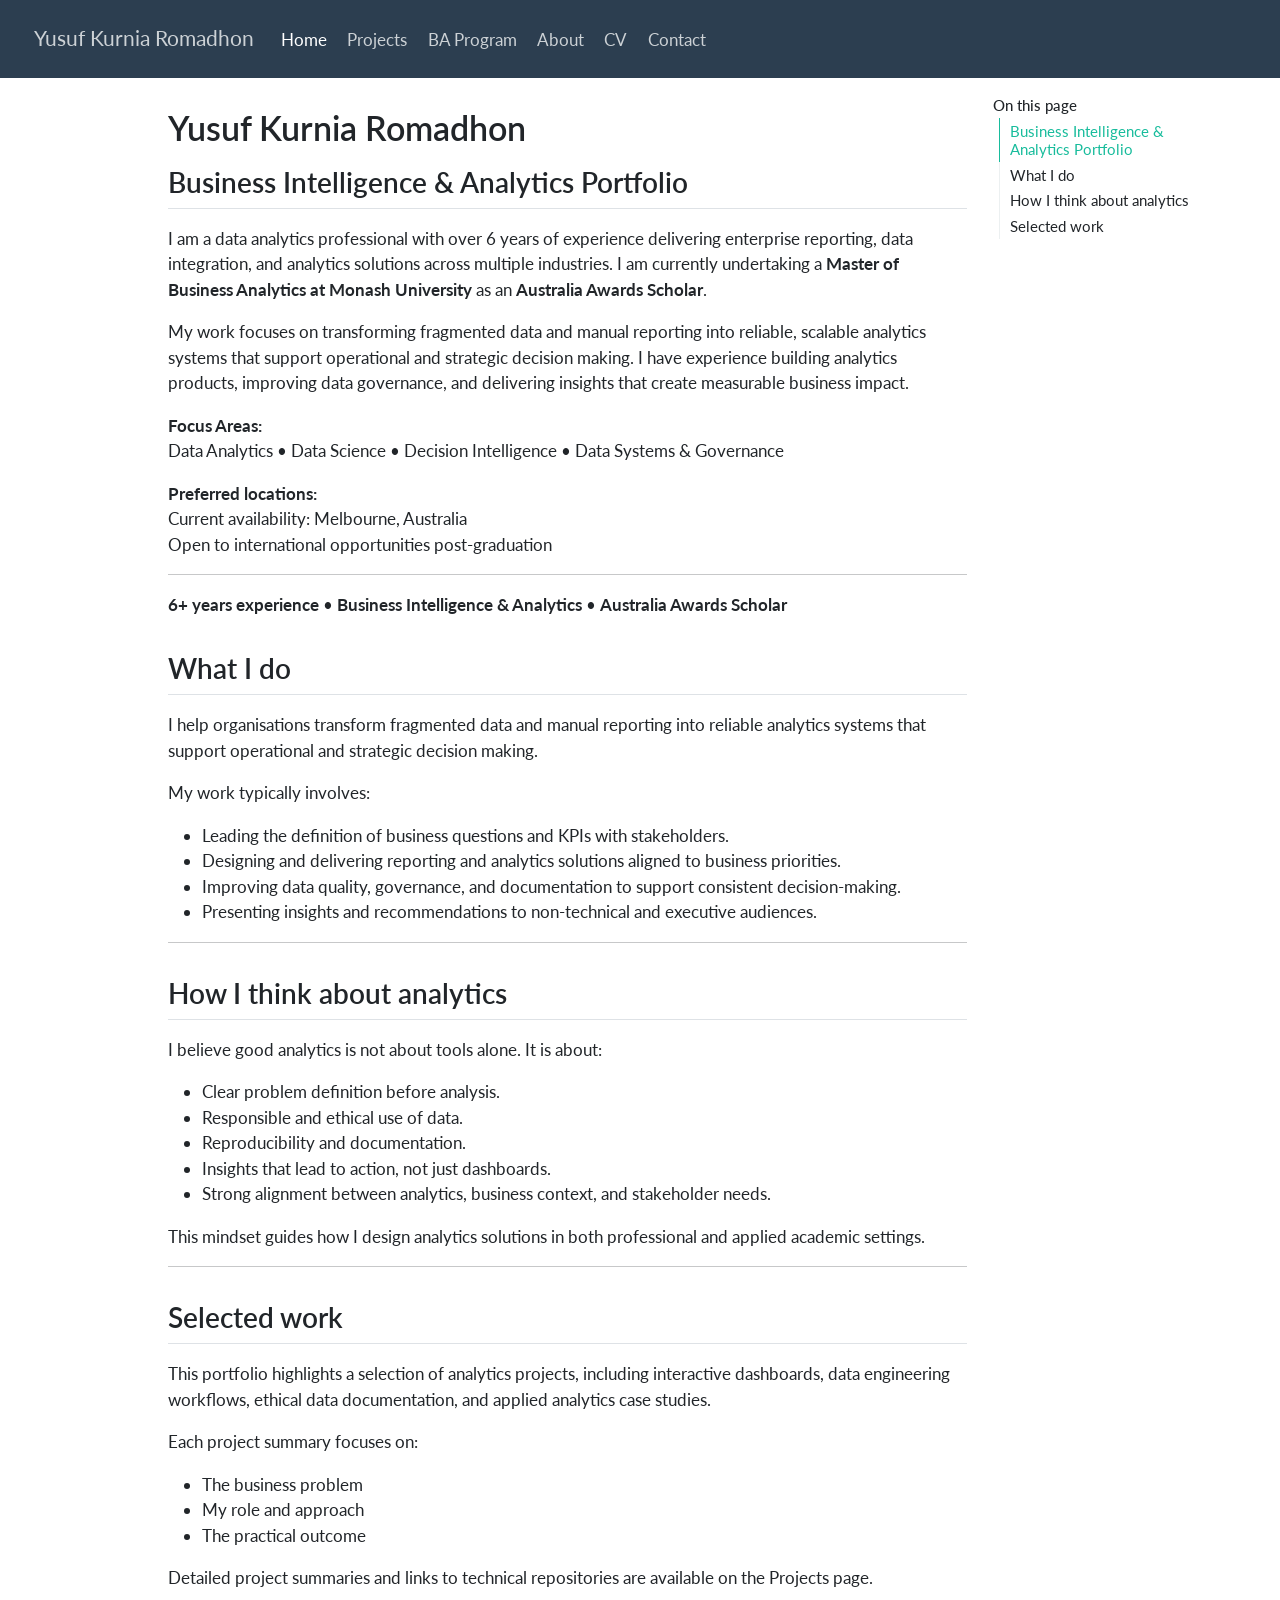
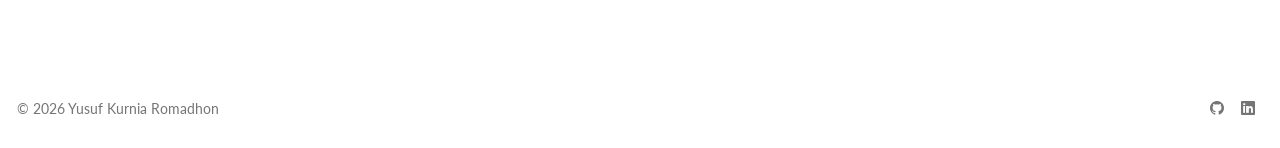
==== docs/index.html @ dbcdbd61 "Update gitignore to include docs file" ====
<!DOCTYPE html>
<html xmlns="http://www.w3.org/1999/xhtml" lang="en" xml:lang="en"><head>

<meta charset="utf-8">
<meta name="generator" content="quarto-1.8.25">

<meta name="viewport" content="width=device-width, initial-scale=1.0, user-scalable=yes">


<title>Yusuf Kurnia Romadhon</title>
<style>
code{white-space: pre-wrap;}
span.smallcaps{font-variant: small-caps;}
div.columns{display: flex; gap: min(4vw, 1.5em);}
div.column{flex: auto; overflow-x: auto;}
div.hanging-indent{margin-left: 1.5em; text-indent: -1.5em;}
ul.task-list{list-style: none;}
ul.task-list li input[type="checkbox"] {
  width: 0.8em;
  margin: 0 0.8em 0.2em -1em; /* quarto-specific, see https://github.com/quarto-dev/quarto-cli/issues/4556 */ 
  vertical-align: middle;
}
</style>


<script src="site_libs/quarto-nav/quarto-nav.js"></script>
<script src="site_libs/quarto-nav/headroom.min.js"></script>
<script src="site_libs/clipboard/clipboard.min.js"></script>
<script src="site_libs/quarto-search/autocomplete.umd.js"></script>
<script src="site_libs/quarto-search/fuse.min.js"></script>
<script src="site_libs/quarto-search/quarto-search.js"></script>
<meta name="quarto:offset" content="./">
<script src="site_libs/quarto-html/quarto.js" type="module"></script>
<script src="site_libs/quarto-html/tabsets/tabsets.js" type="module"></script>
<script src="site_libs/quarto-html/axe/axe-check.js" type="module"></script>
<script src="site_libs/quarto-html/popper.min.js"></script>
<script src="site_libs/quarto-html/tippy.umd.min.js"></script>
<script src="site_libs/quarto-html/anchor.min.js"></script>
<link href="site_libs/quarto-html/tippy.css" rel="stylesheet">
<link href="site_libs/quarto-html/quarto-syntax-highlighting-7b89279ff1a6dce999919e0e67d4d9ec.css" rel="stylesheet" id="quarto-text-highlighting-styles">
<script src="site_libs/bootstrap/bootstrap.min.js"></script>
<link href="site_libs/bootstrap/bootstrap-icons.css" rel="stylesheet">
<link href="site_libs/bootstrap/bootstrap-ffa9a6279353761231ec249df0a7fdd3.min.css" rel="stylesheet" append-hash="true" id="quarto-bootstrap" data-mode="light">
<script id="quarto-search-options" type="application/json">{
  "location": "navbar",
  "copy-button": false,
  "collapse-after": 3,
  "panel-placement": "end",
  "type": "overlay",
  "limit": 50,
  "keyboard-shortcut": [
    "f",
    "/",
    "s"
  ],
  "show-item-context": false,
  "language": {
    "search-no-results-text": "No results",
    "search-matching-documents-text": "matching documents",
    "search-copy-link-title": "Copy link to search",
    "search-hide-matches-text": "Hide additional matches",
    "search-more-match-text": "more match in this document",
    "search-more-matches-text": "more matches in this document",
    "search-clear-button-title": "Clear",
    "search-text-placeholder": "",
    "search-detached-cancel-button-title": "Cancel",
    "search-submit-button-title": "Submit",
    "search-label": "Search"
  }
}</script>
<style>html{ scroll-behavior: smooth; }</style>


</head>

<body class="nav-fixed quarto-light">

<div id="quarto-search-results"></div>
  <header id="quarto-header" class="headroom fixed-top">
    <nav class="navbar navbar-expand-lg " data-bs-theme="dark">
      <div class="navbar-container container-fluid">
      <div class="navbar-brand-container mx-auto">
    <a href="./index.html" class="navbar-brand navbar-brand-logo">
    </a>
    <a class="navbar-brand" href="./index.html">
    <span class="navbar-title">Yusuf Kurnia Romadhon</span>
    </a>
  </div>
            <div id="quarto-search" class="" title="Search"></div>
          <button class="navbar-toggler" type="button" data-bs-toggle="collapse" data-bs-target="#navbarCollapse" aria-controls="navbarCollapse" role="menu" aria-expanded="false" aria-label="Toggle navigation" onclick="if (window.quartoToggleHeadroom) { window.quartoToggleHeadroom(); }">
  <span class="navbar-toggler-icon"></span>
</button>
          <div class="collapse navbar-collapse" id="navbarCollapse">
            <ul class="navbar-nav navbar-nav-scroll me-auto">
  <li class="nav-item">
    <a class="nav-link active" href="./index.html" aria-current="page"> 
<span class="menu-text">Home</span></a>
  </li>  
  <li class="nav-item">
    <a class="nav-link" href="./projects.html"> 
<span class="menu-text">Projects</span></a>
  </li>  
  <li class="nav-item">
    <a class="nav-link" href="./asp.html"> 
<span class="menu-text">BA Program</span></a>
  </li>  
  <li class="nav-item">
    <a class="nav-link" href="./about.html"> 
<span class="menu-text">About</span></a>
  </li>  
  <li class="nav-item">
    <a class="nav-link" href="./cv.html"> 
<span class="menu-text">CV</span></a>
  </li>  
  <li class="nav-item">
    <a class="nav-link" href="./contact.html"> 
<span class="menu-text">Contact</span></a>
  </li>  
</ul>
          </div> <!-- /navcollapse -->
            <div class="quarto-navbar-tools">
</div>
      </div> <!-- /container-fluid -->
    </nav>
</header>
<!-- content -->
<div id="quarto-content" class="quarto-container page-columns page-rows-contents page-layout-article page-navbar">
<!-- sidebar -->
<!-- margin-sidebar -->
    <div id="quarto-margin-sidebar" class="sidebar margin-sidebar">
        <nav id="TOC" role="doc-toc" class="toc-active">
    <h2 id="toc-title">On this page</h2>
   
  <ul>
  <li><a href="#business-intelligence-analytics-portfolio" id="toc-business-intelligence-analytics-portfolio" class="nav-link active" data-scroll-target="#business-intelligence-analytics-portfolio">Business Intelligence &amp; Analytics Portfolio</a></li>
  <li><a href="#what-i-do" id="toc-what-i-do" class="nav-link" data-scroll-target="#what-i-do">What I do</a></li>
  <li><a href="#how-i-think-about-analytics" id="toc-how-i-think-about-analytics" class="nav-link" data-scroll-target="#how-i-think-about-analytics">How I think about analytics</a></li>
  <li><a href="#selected-work" id="toc-selected-work" class="nav-link" data-scroll-target="#selected-work">Selected work</a></li>
  </ul>
</nav>
    </div>
<!-- main -->
<main class="content" id="quarto-document-content">

<header id="title-block-header" class="quarto-title-block default">
<div class="quarto-title">
<h1 class="title">Yusuf Kurnia Romadhon</h1>
</div>



<div class="quarto-title-meta">

    
  
    
  </div>
  


</header>


<section id="business-intelligence-analytics-portfolio" class="level2">
<h2 class="anchored" data-anchor-id="business-intelligence-analytics-portfolio">Business Intelligence &amp; Analytics Portfolio</h2>
<p>I am a data analytics professional with over 6 years of experience delivering enterprise reporting, data integration, and analytics solutions across multiple industries. I am currently undertaking a <strong>Master of Business Analytics at Monash University</strong> as an <strong>Australia Awards Scholar</strong>.</p>
<p>My work focuses on transforming fragmented data and manual reporting into reliable, scalable analytics systems that support operational and strategic decision making. I have experience building analytics products, improving data governance, and delivering insights that create measurable business impact.</p>
<p><strong>Focus Areas:</strong><br>
Data Analytics • Data Science • Decision Intelligence • Data Systems &amp; Governance</p>
<p><strong>Preferred locations:</strong><br>
Current availability: Melbourne, Australia<br>
Open to international opportunities post-graduation</p>
<hr>
<p><strong>6+ years experience</strong> • <strong>Business Intelligence &amp; Analytics</strong> • <strong>Australia Awards Scholar</strong></p>
</section>
<section id="what-i-do" class="level2">
<h2 class="anchored" data-anchor-id="what-i-do">What I do</h2>
<p>I help organisations transform fragmented data and manual reporting into reliable analytics systems that support operational and strategic decision making.</p>
<p>My work typically involves:</p>
<ul>
<li>Leading the definition of business questions and KPIs with stakeholders.</li>
<li>Designing and delivering reporting and analytics solutions aligned to business priorities.</li>
<li>Improving data quality, governance, and documentation to support consistent decision-making.</li>
<li>Presenting insights and recommendations to non-technical and executive audiences.</li>
</ul>
<hr>
</section>
<section id="how-i-think-about-analytics" class="level2">
<h2 class="anchored" data-anchor-id="how-i-think-about-analytics">How I think about analytics</h2>
<p>I believe good analytics is not about tools alone. It is about:</p>
<ul>
<li>Clear problem definition before analysis.</li>
<li>Responsible and ethical use of data.</li>
<li>Reproducibility and documentation.</li>
<li>Insights that lead to action, not just dashboards.</li>
<li>Strong alignment between analytics, business context, and stakeholder needs.</li>
</ul>
<p>This mindset guides how I design analytics solutions in both professional and applied academic settings.</p>
<hr>
</section>
<section id="selected-work" class="level2">
<h2 class="anchored" data-anchor-id="selected-work">Selected work</h2>
<p>This portfolio highlights a selection of analytics projects, including interactive dashboards, data engineering workflows, ethical data documentation, and applied analytics case studies.</p>
<p>Each project summary focuses on:</p>
<ul>
<li>The business problem</li>
<li>My role and approach</li>
<li>The practical outcome</li>
</ul>
<p>Detailed project summaries and links to technical repositories are available on the Projects page.</p>


</section>

</main> <!-- /main -->
<script id="quarto-html-after-body" type="application/javascript">
  window.document.addEventListener("DOMContentLoaded", function (event) {
    const icon = "";
    const anchorJS = new window.AnchorJS();
    anchorJS.options = {
      placement: 'right',
      icon: icon
    };
    anchorJS.add('.anchored');
    const isCodeAnnotation = (el) => {
      for (const clz of el.classList) {
        if (clz.startsWith('code-annotation-')) {                     
          return true;
        }
      }
      return false;
    }
    const onCopySuccess = function(e) {
      // button target
      const button = e.trigger;
      // don't keep focus
      button.blur();
      // flash "checked"
      button.classList.add('code-copy-button-checked');
      var currentTitle = button.getAttribute("title");
      button.setAttribute("title", "Copied!");
      let tooltip;
      if (window.bootstrap) {
        button.setAttribute("data-bs-toggle", "tooltip");
        button.setAttribute("data-bs-placement", "left");
        button.setAttribute("data-bs-title", "Copied!");
        tooltip = new bootstrap.Tooltip(button, 
          { trigger: "manual", 
            customClass: "code-copy-button-tooltip",
            offset: [0, -8]});
        tooltip.show();    
      }
      setTimeout(function() {
        if (tooltip) {
          tooltip.hide();
          button.removeAttribute("data-bs-title");
          button.removeAttribute("data-bs-toggle");
          button.removeAttribute("data-bs-placement");
        }
        button.setAttribute("title", currentTitle);
        button.classList.remove('code-copy-button-checked');
      }, 1000);
      // clear code selection
      e.clearSelection();
    }
    const getTextToCopy = function(trigger) {
      const outerScaffold = trigger.parentElement.cloneNode(true);
      const codeEl = outerScaffold.querySelector('code');
      for (const childEl of codeEl.children) {
        if (isCodeAnnotation(childEl)) {
          childEl.remove();
        }
      }
      return codeEl.innerText;
    }
    const clipboard = new window.ClipboardJS('.code-copy-button:not([data-in-quarto-modal])', {
      text: getTextToCopy
    });
    clipboard.on('success', onCopySuccess);
    if (window.document.getElementById('quarto-embedded-source-code-modal')) {
      const clipboardModal = new window.ClipboardJS('.code-copy-button[data-in-quarto-modal]', {
        text: getTextToCopy,
        container: window.document.getElementById('quarto-embedded-source-code-modal')
      });
      clipboardModal.on('success', onCopySuccess);
    }
      var localhostRegex = new RegExp(/^(?:http|https):\/\/localhost\:?[0-9]*\//);
      var mailtoRegex = new RegExp(/^mailto:/);
        var filterRegex = new RegExp('/' + window.location.host + '/');
      var isInternal = (href) => {
          return filterRegex.test(href) || localhostRegex.test(href) || mailtoRegex.test(href);
      }
      // Inspect non-navigation links and adorn them if external
     var links = window.document.querySelectorAll('a[href]:not(.nav-link):not(.navbar-brand):not(.toc-action):not(.sidebar-link):not(.sidebar-item-toggle):not(.pagination-link):not(.no-external):not([aria-hidden]):not(.dropdown-item):not(.quarto-navigation-tool):not(.about-link)');
      for (var i=0; i<links.length; i++) {
        const link = links[i];
        if (!isInternal(link.href)) {
          // undo the damage that might have been done by quarto-nav.js in the case of
          // links that we want to consider external
          if (link.dataset.originalHref !== undefined) {
            link.href = link.dataset.originalHref;
          }
        }
      }
    function tippyHover(el, contentFn, onTriggerFn, onUntriggerFn) {
      const config = {
        allowHTML: true,
        maxWidth: 500,
        delay: 100,
        arrow: false,
        appendTo: function(el) {
            return el.parentElement;
        },
        interactive: true,
        interactiveBorder: 10,
        theme: 'quarto',
        placement: 'bottom-start',
      };
      if (contentFn) {
        config.content = contentFn;
      }
      if (onTriggerFn) {
        config.onTrigger = onTriggerFn;
      }
      if (onUntriggerFn) {
        config.onUntrigger = onUntriggerFn;
      }
      window.tippy(el, config); 
    }
    const noterefs = window.document.querySelectorAll('a[role="doc-noteref"]');
    for (var i=0; i<noterefs.length; i++) {
      const ref = noterefs[i];
      tippyHover(ref, function() {
        // use id or data attribute instead here
        let href = ref.getAttribute('data-footnote-href') || ref.getAttribute('href');
        try { href = new URL(href).hash; } catch {}
        const id = href.replace(/^#\/?/, "");
        const note = window.document.getElementById(id);
        if (note) {
          return note.innerHTML;
        } else {
          return "";
        }
      });
    }
    const xrefs = window.document.querySelectorAll('a.quarto-xref');
    const processXRef = (id, note) => {
      // Strip column container classes
      const stripColumnClz = (el) => {
        el.classList.remove("page-full", "page-columns");
        if (el.children) {
          for (const child of el.children) {
            stripColumnClz(child);
          }
        }
      }
      stripColumnClz(note)
      if (id === null || id.startsWith('sec-')) {
        // Special case sections, only their first couple elements
        const container = document.createElement("div");
        if (note.children && note.children.length > 2) {
          container.appendChild(note.children[0].cloneNode(true));
          for (let i = 1; i < note.children.length; i++) {
            const child = note.children[i];
            if (child.tagName === "P" && child.innerText === "") {
              continue;
            } else {
              container.appendChild(child.cloneNode(true));
              break;
            }
          }
          if (window.Quarto?.typesetMath) {
            window.Quarto.typesetMath(container);
          }
          return container.innerHTML
        } else {
          if (window.Quarto?.typesetMath) {
            window.Quarto.typesetMath(note);
          }
          return note.innerHTML;
        }
      } else {
        // Remove any anchor links if they are present
        const anchorLink = note.querySelector('a.anchorjs-link');
        if (anchorLink) {
          anchorLink.remove();
        }
        if (window.Quarto?.typesetMath) {
          window.Quarto.typesetMath(note);
        }
        if (note.classList.contains("callout")) {
          return note.outerHTML;
        } else {
          return note.innerHTML;
        }
      }
    }
    for (var i=0; i<xrefs.length; i++) {
      const xref = xrefs[i];
      tippyHover(xref, undefined, function(instance) {
        instance.disable();
        let url = xref.getAttribute('href');
        let hash = undefined; 
        if (url.startsWith('#')) {
          hash = url;
        } else {
          try { hash = new URL(url).hash; } catch {}
        }
        if (hash) {
          const id = hash.replace(/^#\/?/, "");
          const note = window.document.getElementById(id);
          if (note !== null) {
            try {
              const html = processXRef(id, note.cloneNode(true));
              instance.setContent(html);
            } finally {
              instance.enable();
              instance.show();
            }
          } else {
            // See if we can fetch this
            fetch(url.split('#')[0])
            .then(res => res.text())
            .then(html => {
              const parser = new DOMParser();
              const htmlDoc = parser.parseFromString(html, "text/html");
              const note = htmlDoc.getElementById(id);
              if (note !== null) {
                const html = processXRef(id, note);
                instance.setContent(html);
              } 
            }).finally(() => {
              instance.enable();
              instance.show();
            });
          }
        } else {
          // See if we can fetch a full url (with no hash to target)
          // This is a special case and we should probably do some content thinning / targeting
          fetch(url)
          .then(res => res.text())
          .then(html => {
            const parser = new DOMParser();
            const htmlDoc = parser.parseFromString(html, "text/html");
            const note = htmlDoc.querySelector('main.content');
            if (note !== null) {
              // This should only happen for chapter cross references
              // (since there is no id in the URL)
              // remove the first header
              if (note.children.length > 0 && note.children[0].tagName === "HEADER") {
                note.children[0].remove();
              }
              const html = processXRef(null, note);
              instance.setContent(html);
            } 
          }).finally(() => {
            instance.enable();
            instance.show();
          });
        }
      }, function(instance) {
      });
    }
        let selectedAnnoteEl;
        const selectorForAnnotation = ( cell, annotation) => {
          let cellAttr = 'data-code-cell="' + cell + '"';
          let lineAttr = 'data-code-annotation="' +  annotation + '"';
          const selector = 'span[' + cellAttr + '][' + lineAttr + ']';
          return selector;
        }
        const selectCodeLines = (annoteEl) => {
          const doc = window.document;
          const targetCell = annoteEl.getAttribute("data-target-cell");
          const targetAnnotation = annoteEl.getAttribute("data-target-annotation");
          const annoteSpan = window.document.querySelector(selectorForAnnotation(targetCell, targetAnnotation));
          const lines = annoteSpan.getAttribute("data-code-lines").split(",");
          const lineIds = lines.map((line) => {
            return targetCell + "-" + line;
          })
          let top = null;
          let height = null;
          let parent = null;
          if (lineIds.length > 0) {
              //compute the position of the single el (top and bottom and make a div)
              const el = window.document.getElementById(lineIds[0]);
              top = el.offsetTop;
              height = el.offsetHeight;
              parent = el.parentElement.parentElement;
            if (lineIds.length > 1) {
              const lastEl = window.document.getElementById(lineIds[lineIds.length - 1]);
              const bottom = lastEl.offsetTop + lastEl.offsetHeight;
              height = bottom - top;
            }
            if (top !== null && height !== null && parent !== null) {
              // cook up a div (if necessary) and position it 
              let div = window.document.getElementById("code-annotation-line-highlight");
              if (div === null) {
                div = window.document.createElement("div");
                div.setAttribute("id", "code-annotation-line-highlight");
                div.style.position = 'absolute';
                parent.appendChild(div);
              }
              div.style.top = top - 2 + "px";
              div.style.height = height + 4 + "px";
              div.style.left = 0;
              let gutterDiv = window.document.getElementById("code-annotation-line-highlight-gutter");
              if (gutterDiv === null) {
                gutterDiv = window.document.createElement("div");
                gutterDiv.setAttribute("id", "code-annotation-line-highlight-gutter");
                gutterDiv.style.position = 'absolute';
                const codeCell = window.document.getElementById(targetCell);
                const gutter = codeCell.querySelector('.code-annotation-gutter');
                gutter.appendChild(gutterDiv);
              }
              gutterDiv.style.top = top - 2 + "px";
              gutterDiv.style.height = height + 4 + "px";
            }
            selectedAnnoteEl = annoteEl;
          }
        };
        const unselectCodeLines = () => {
          const elementsIds = ["code-annotation-line-highlight", "code-annotation-line-highlight-gutter"];
          elementsIds.forEach((elId) => {
            const div = window.document.getElementById(elId);
            if (div) {
              div.remove();
            }
          });
          selectedAnnoteEl = undefined;
        };
          // Handle positioning of the toggle
      window.addEventListener(
        "resize",
        throttle(() => {
          elRect = undefined;
          if (selectedAnnoteEl) {
            selectCodeLines(selectedAnnoteEl);
          }
        }, 10)
      );
      function throttle(fn, ms) {
      let throttle = false;
      let timer;
        return (...args) => {
          if(!throttle) { // first call gets through
              fn.apply(this, args);
              throttle = true;
          } else { // all the others get throttled
              if(timer) clearTimeout(timer); // cancel #2
              timer = setTimeout(() => {
                fn.apply(this, args);
                timer = throttle = false;
              }, ms);
          }
        };
      }
        // Attach click handler to the DT
        const annoteDls = window.document.querySelectorAll('dt[data-target-cell]');
        for (const annoteDlNode of annoteDls) {
          annoteDlNode.addEventListener('click', (event) => {
            const clickedEl = event.target;
            if (clickedEl !== selectedAnnoteEl) {
              unselectCodeLines();
              const activeEl = window.document.querySelector('dt[data-target-cell].code-annotation-active');
              if (activeEl) {
                activeEl.classList.remove('code-annotation-active');
              }
              selectCodeLines(clickedEl);
              clickedEl.classList.add('code-annotation-active');
            } else {
              // Unselect the line
              unselectCodeLines();
              clickedEl.classList.remove('code-annotation-active');
            }
          });
        }
    const findCites = (el) => {
      const parentEl = el.parentElement;
      if (parentEl) {
        const cites = parentEl.dataset.cites;
        if (cites) {
          return {
            el,
            cites: cites.split(' ')
          };
        } else {
          return findCites(el.parentElement)
        }
      } else {
        return undefined;
      }
    };
    var bibliorefs = window.document.querySelectorAll('a[role="doc-biblioref"]');
    for (var i=0; i<bibliorefs.length; i++) {
      const ref = bibliorefs[i];
      const citeInfo = findCites(ref);
      if (citeInfo) {
        tippyHover(citeInfo.el, function() {
          var popup = window.document.createElement('div');
          citeInfo.cites.forEach(function(cite) {
            var citeDiv = window.document.createElement('div');
            citeDiv.classList.add('hanging-indent');
            citeDiv.classList.add('csl-entry');
            var biblioDiv = window.document.getElementById('ref-' + cite);
            if (biblioDiv) {
              citeDiv.innerHTML = biblioDiv.innerHTML;
            }
            popup.appendChild(citeDiv);
          });
          return popup.innerHTML;
        });
      }
    }
  });
  </script>
</div> <!-- /content -->
<footer class="footer">
  <div class="nav-footer">
    <div class="nav-footer-left">
<p>© 2026 Yusuf Kurnia Romadhon</p>
</div>   
    <div class="nav-footer-center">
      &nbsp;
    </div>
    <div class="nav-footer-right">
      <ul class="footer-items list-unstyled">
    <li class="nav-item compact">
    <a class="nav-link" href="https://github.com/yusufkurniar">
      <i class="bi bi-github" role="img">
</i> 
    </a>
  </li>  
    <li class="nav-item compact">
    <a class="nav-link" href="https://www.linkedin.com/in/yusuf-kurnia-romadhon-842049118">
      <i class="bi bi-linkedin" role="img">
</i> 
    </a>
  </li>  
</ul>
    </div>
  </div>
</footer>




<script src="site_libs/quarto-html/zenscroll-min.js"></script>
</body></html>
---- docs/site_libs/quarto-html/tippy.css ----
.tippy-box[data-animation=fade][data-state=hidden]{opacity:0}[data-tippy-root]{max-width:calc(100vw - 10px)}.tippy-box{position:relative;background-color:#333;color:#fff;border-radius:4px;font-size:14px;line-height:1.4;white-space:normal;outline:0;transition-property:transform,visibility,opacity}.tippy-box[data-placement^=top]>.tippy-arrow{bottom:0}.tippy-box[data-placement^=top]>.tippy-arrow:before{bottom:-7px;left:0;border-width:8px 8px 0;border-top-color:initial;transform-origin:center top}.tippy-box[data-placement^=bottom]>.tippy-arrow{top:0}.tippy-box[data-placement^=bottom]>.tippy-arrow:before{top:-7px;left:0;border-width:0 8px 8px;border-bottom-color:initial;transform-origin:center bottom}.tippy-box[data-placement^=left]>.tippy-arrow{right:0}.tippy-box[data-placement^=left]>.tippy-arrow:before{border-width:8px 0 8px 8px;border-left-color:initial;right:-7px;transform-origin:center left}.tippy-box[data-placement^=right]>.tippy-arrow{left:0}.tippy-box[data-placement^=right]>.tippy-arrow:before{left:-7px;border-width:8px 8px 8px 0;border-right-color:initial;transform-origin:center right}.tippy-box[data-inertia][data-state=visible]{transition-timing-function:cubic-bezier(.54,1.5,.38,1.11)}.tippy-arrow{width:16px;height:16px;color:#333}.tippy-arrow:before{content:"";position:absolute;border-color:transparent;border-style:solid}.tippy-content{position:relative;padding:5px 9px;z-index:1}
---- docs/site_libs/quarto-html/quarto-syntax-highlighting-7b89279ff1a6dce999919e0e67d4d9ec.css ----
/* quarto syntax highlight colors */
:root {
  --quarto-hl-ot-color: #003B4F;
  --quarto-hl-at-color: #657422;
  --quarto-hl-ss-color: #20794D;
  --quarto-hl-an-color: #5E5E5E;
  --quarto-hl-fu-color: #4758AB;
  --quarto-hl-st-color: #20794D;
  --quarto-hl-cf-color: #003B4F;
  --quarto-hl-op-color: #5E5E5E;
  --quarto-hl-er-color: #AD0000;
  --quarto-hl-bn-color: #AD0000;
  --quarto-hl-al-color: #AD0000;
  --quarto-hl-va-color: #111111;
  --quarto-hl-bu-color: inherit;
  --quarto-hl-ex-color: inherit;
  --quarto-hl-pp-color: #AD0000;
  --quarto-hl-in-color: #5E5E5E;
  --quarto-hl-vs-color: #20794D;
  --quarto-hl-wa-color: #5E5E5E;
  --quarto-hl-do-color: #5E5E5E;
  --quarto-hl-im-color: #00769E;
  --quarto-hl-ch-color: #20794D;
  --quarto-hl-dt-color: #AD0000;
  --quarto-hl-fl-color: #AD0000;
  --quarto-hl-co-color: #5E5E5E;
  --quarto-hl-cv-color: #5E5E5E;
  --quarto-hl-cn-color: #8f5902;
  --quarto-hl-sc-color: #5E5E5E;
  --quarto-hl-dv-color: #AD0000;
  --quarto-hl-kw-color: #003B4F;
}

/* other quarto variables */
:root {
  --quarto-font-monospace: SFMono-Regular, Menlo, Monaco, Consolas, "Liberation Mono", "Courier New", monospace;
}

/* syntax highlight based on Pandoc's rules */
pre > code.sourceCode > span {
  color: #003B4F;
}

code.sourceCode > span {
  color: #003B4F;
}

div.sourceCode,
div.sourceCode pre.sourceCode {
  color: #003B4F;
}

/* Normal */
code span {
  color: #003B4F;
}

/* Alert */
code span.al {
  color: #AD0000;
  font-style: inherit;
}

/* Annotation */
code span.an {
  color: #5E5E5E;
  font-style: inherit;
}

/* Attribute */
code span.at {
  color: #657422;
  font-style: inherit;
}

/* BaseN */
code span.bn {
  color: #AD0000;
  font-style: inherit;
}

/* BuiltIn */
code span.bu {
  font-style: inherit;
}

/* ControlFlow */
code span.cf {
  color: #003B4F;
  font-weight: bold;
  font-style: inherit;
}

/* Char */
code span.ch {
  color: #20794D;
  font-style: inherit;
}

/* Constant */
code span.cn {
  color: #8f5902;
  font-style: inherit;
}

/* Comment */
code span.co {
  color: #5E5E5E;
  font-style: inherit;
}

/* CommentVar */
code span.cv {
  color: #5E5E5E;
  font-style: italic;
}

/* Documentation */
code span.do {
  color: #5E5E5E;
  font-style: italic;
}

/* DataType */
code span.dt {
  color: #AD0000;
  font-style: inherit;
}

/* DecVal */
code span.dv {
  color: #AD0000;
  font-style: inherit;
}

/* Error */
code span.er {
  color: #AD0000;
  font-style: inherit;
}

/* Extension */
code span.ex {
  font-style: inherit;
}

/* Float */
code span.fl {
  color: #AD0000;
  font-style: inherit;
}

/* Function */
code span.fu {
  color: #4758AB;
  font-style: inherit;
}

/* Import */
code span.im {
  color: #00769E;
  font-style: inherit;
}

/* Information */
code span.in {
  color: #5E5E5E;
  font-style: inherit;
}

/* Keyword */
code span.kw {
  color: #003B4F;
  font-weight: bold;
  font-style: inherit;
}

/* Operator */
code span.op {
  color: #5E5E5E;
  font-style: inherit;
}

/* Other */
code span.ot {
  color: #003B4F;
  font-style: inherit;
}

/* Preprocessor */
code span.pp {
  color: #AD0000;
  font-style: inherit;
}

/* SpecialChar */
code span.sc {
  color: #5E5E5E;
  font-style: inherit;
}

/* SpecialString */
code span.ss {
  color: #20794D;
  font-style: inherit;
}

/* String */
code span.st {
  color: #20794D;
  font-style: inherit;
}

/* Variable */
code span.va {
  color: #111111;
  font-style: inherit;
}

/* VerbatimString */
code span.vs {
  color: #20794D;
  font-style: inherit;
}

/* Warning */
code span.wa {
  color: #5E5E5E;
  font-style: italic;
}

.prevent-inlining {
  content: "</";
}

/*# sourceMappingURL=3944bc705cfaf4c80e56f77c5205168a.css.map */
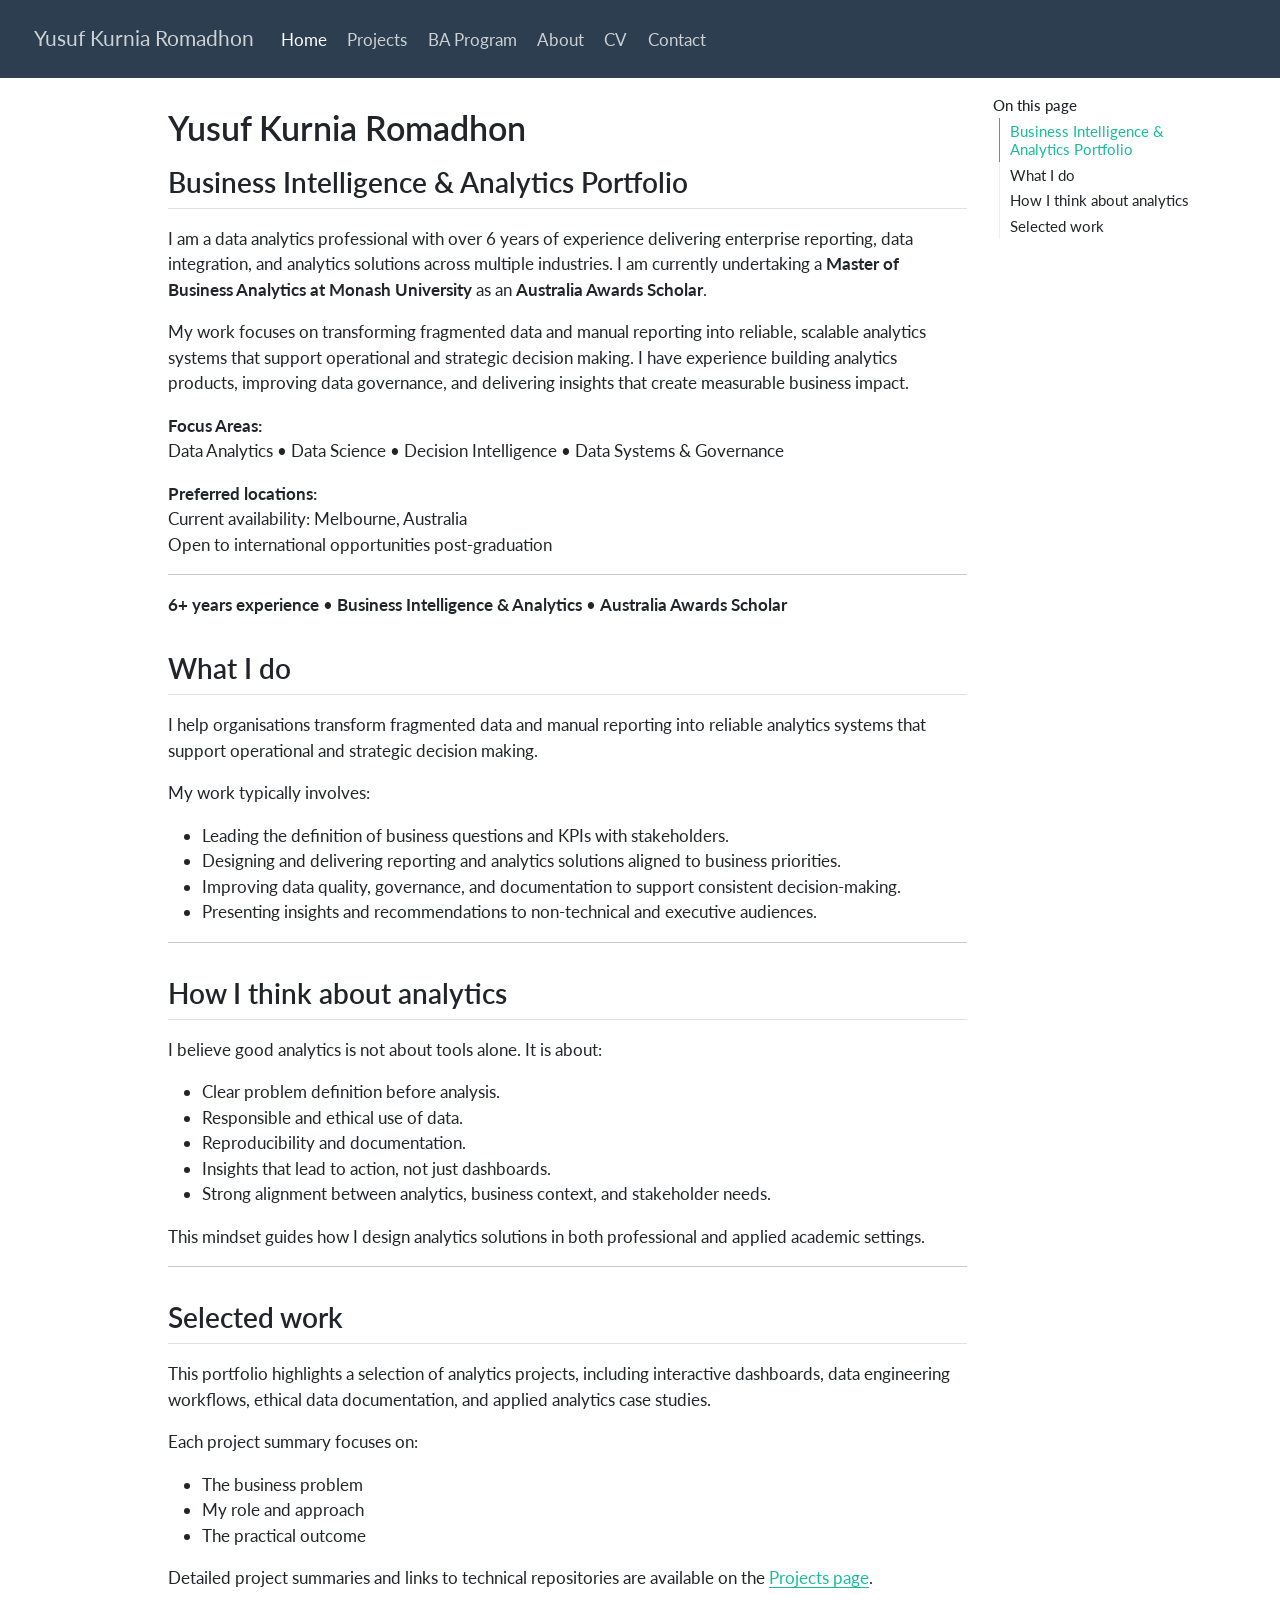
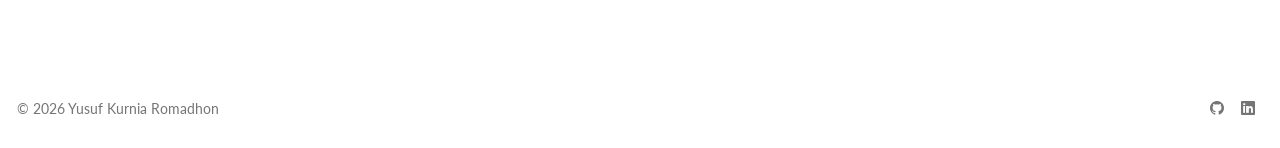
==== commit 1c2a5ad6: "Update the home page link to the Projects page and add repository information to the README" ====
--- a/docs/index.html
+++ b/docs/index.html
@@ -207,7 +207,7 @@
 <li>My role and approach</li>
 <li>The practical outcome</li>
 </ul>
-<p>Detailed project summaries and links to technical repositories are available on the Projects page.</p>
+<p>Detailed project summaries and links to technical repositories are available on the <a href="projects.html">Projects page</a>.</p>
 
 
 </section>
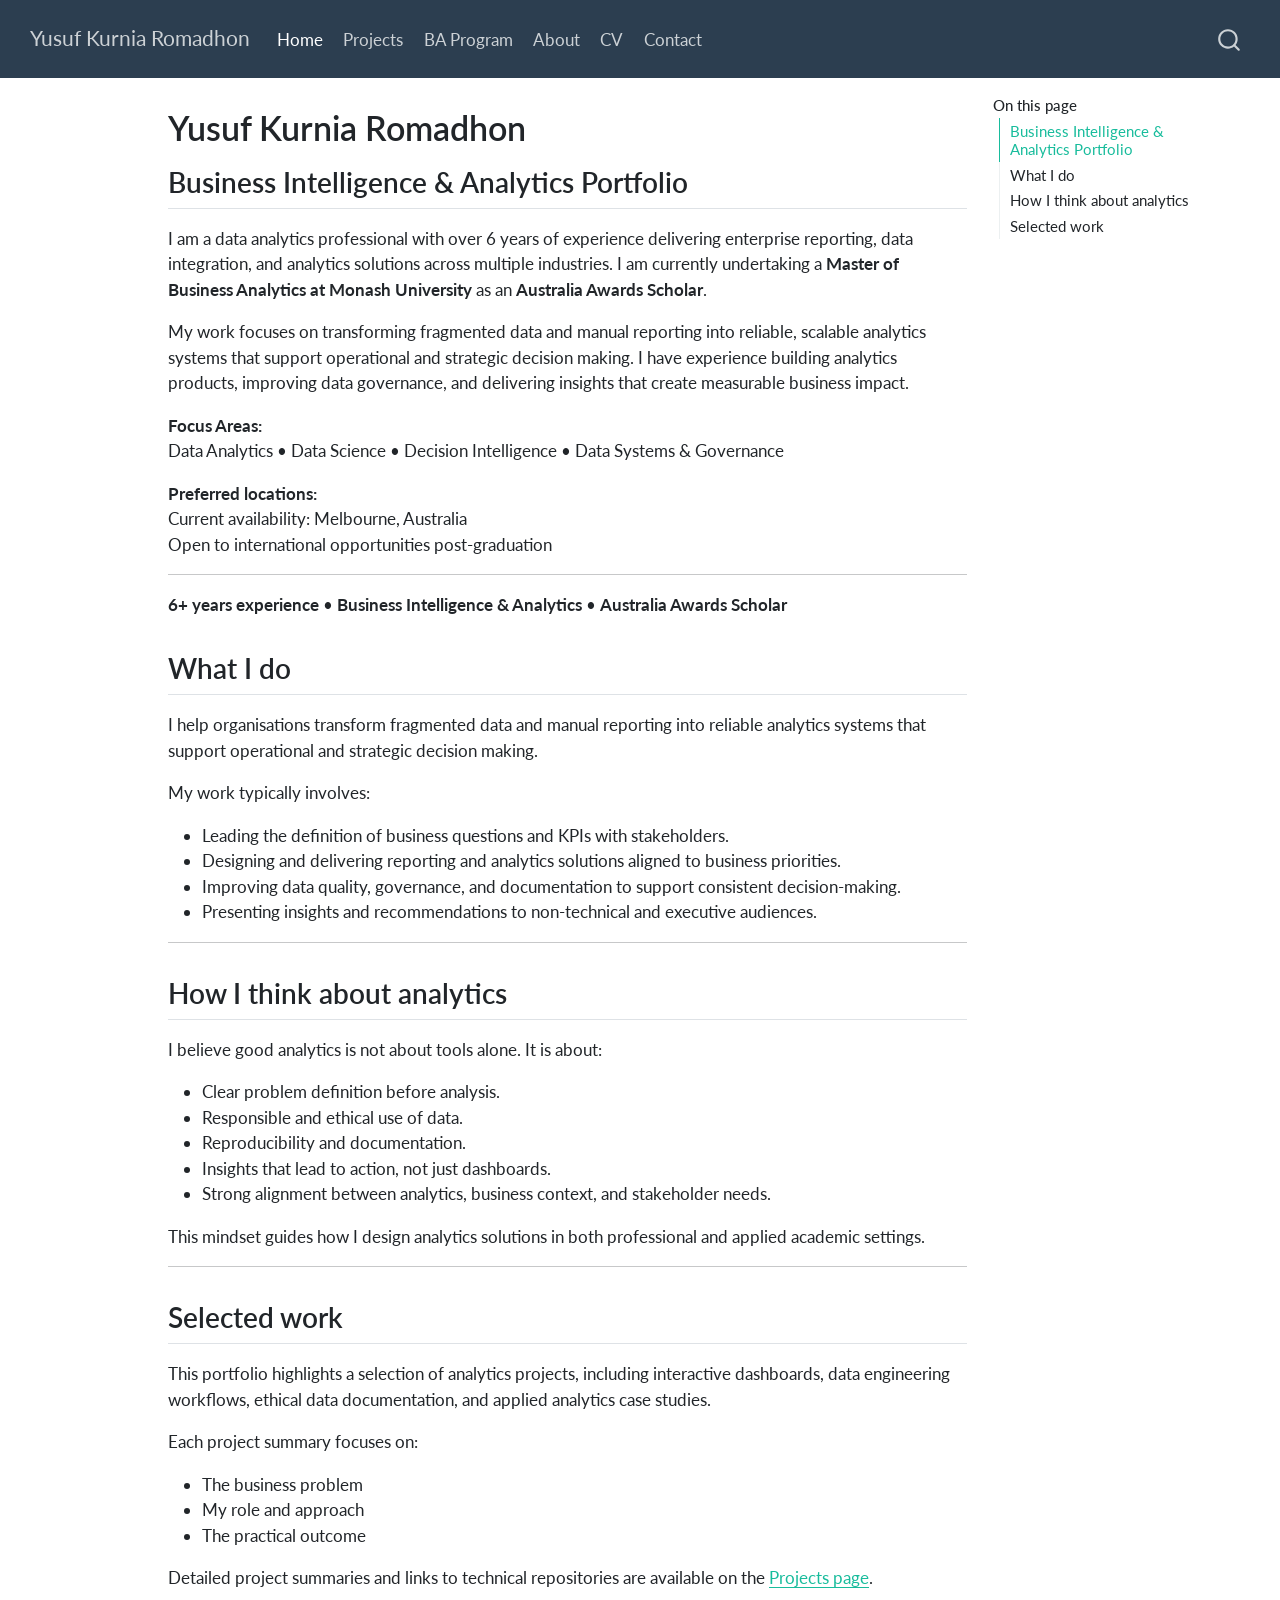
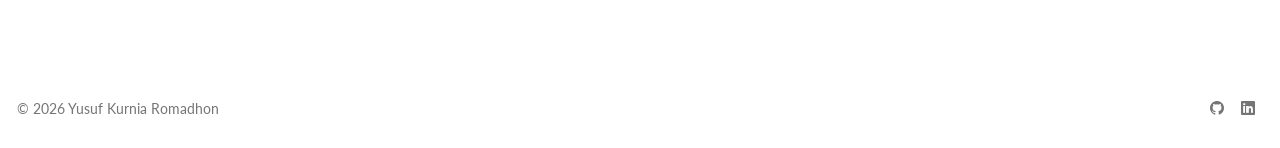
==== commit 2b0abd2d: "Add github repo and the live website for project 1" ====
--- a/docs/index.html
+++ b/docs/index.html
@@ -2,13 +2,16 @@
 <html xmlns="http://www.w3.org/1999/xhtml" lang="en" xml:lang="en"><head>
 
 <meta charset="utf-8">
-<meta name="generator" content="quarto-1.8.25">
+<meta name="generator" content="quarto-1.9.37">
 
 <meta name="viewport" content="width=device-width, initial-scale=1.0, user-scalable=yes">
 
 
 <title>Yusuf Kurnia Romadhon</title>
 <style>
+/* Default styles provided by pandoc.
+** See https://pandoc.org/MANUAL.html#variables-for-html for config info.
+*/
 code{white-space: pre-wrap;}
 span.smallcaps{font-variant: small-caps;}
 div.columns{display: flex; gap: min(4vw, 1.5em);}
@@ -32,15 +35,14 @@
 <meta name="quarto:offset" content="./">
 <script src="site_libs/quarto-html/quarto.js" type="module"></script>
 <script src="site_libs/quarto-html/tabsets/tabsets.js" type="module"></script>
-<script src="site_libs/quarto-html/axe/axe-check.js" type="module"></script>
 <script src="site_libs/quarto-html/popper.min.js"></script>
 <script src="site_libs/quarto-html/tippy.umd.min.js"></script>
 <script src="site_libs/quarto-html/anchor.min.js"></script>
 <link href="site_libs/quarto-html/tippy.css" rel="stylesheet">
-<link href="site_libs/quarto-html/quarto-syntax-highlighting-7b89279ff1a6dce999919e0e67d4d9ec.css" rel="stylesheet" id="quarto-text-highlighting-styles">
+<link href="site_libs/quarto-html/quarto-syntax-highlighting-7f8f88aac4f3542376d5c11b86a4c14d.css" rel="stylesheet" id="quarto-text-highlighting-styles">
 <script src="site_libs/bootstrap/bootstrap.min.js"></script>
 <link href="site_libs/bootstrap/bootstrap-icons.css" rel="stylesheet">
-<link href="site_libs/bootstrap/bootstrap-ffa9a6279353761231ec249df0a7fdd3.min.css" rel="stylesheet" append-hash="true" id="quarto-bootstrap" data-mode="light">
+<link href="site_libs/bootstrap/bootstrap-6b423f165eeea3787de40cb4f8e821c3.min.css" rel="stylesheet" append-hash="true" id="quarto-bootstrap" data-mode="light">
 <script id="quarto-search-options" type="application/json">{
   "location": "navbar",
   "copy-button": false,
@@ -80,8 +82,6 @@
     <nav class="navbar navbar-expand-lg " data-bs-theme="dark">
       <div class="navbar-container container-fluid">
       <div class="navbar-brand-container mx-auto">
-    <a href="./index.html" class="navbar-brand navbar-brand-logo">
-    </a>
     <a class="navbar-brand" href="./index.html">
     <span class="navbar-title">Yusuf Kurnia Romadhon</span>
     </a>
--- a/docs/site_libs/quarto-html/quarto-syntax-highlighting-7f8f88aac4f3542376d5c11b86a4c14d.css
+++ b/docs/site_libs/quarto-html/quarto-syntax-highlighting-7f8f88aac4f3542376d5c11b86a4c14d.css
@@ -0,0 +1,236 @@
+/* quarto syntax highlight colors */
+:root {
+  --quarto-hl-ot-color: #003B4F;
+  --quarto-hl-at-color: #657422;
+  --quarto-hl-ss-color: #20794D;
+  --quarto-hl-an-color: #5E5E5E;
+  --quarto-hl-fu-color: #4758AB;
+  --quarto-hl-st-color: #20794D;
+  --quarto-hl-cf-color: #003B4F;
+  --quarto-hl-op-color: #5E5E5E;
+  --quarto-hl-er-color: #AD0000;
+  --quarto-hl-bn-color: #AD0000;
+  --quarto-hl-al-color: #AD0000;
+  --quarto-hl-va-color: #111111;
+  --quarto-hl-bu-color: inherit;
+  --quarto-hl-ex-color: inherit;
+  --quarto-hl-pp-color: #AD0000;
+  --quarto-hl-in-color: #5E5E5E;
+  --quarto-hl-vs-color: #20794D;
+  --quarto-hl-wa-color: #5E5E5E;
+  --quarto-hl-do-color: #5E5E5E;
+  --quarto-hl-im-color: #00769E;
+  --quarto-hl-ch-color: #20794D;
+  --quarto-hl-dt-color: #AD0000;
+  --quarto-hl-fl-color: #AD0000;
+  --quarto-hl-co-color: #5E5E5E;
+  --quarto-hl-cv-color: #5E5E5E;
+  --quarto-hl-cn-color: #8f5902;
+  --quarto-hl-sc-color: #5E5E5E;
+  --quarto-hl-dv-color: #AD0000;
+  --quarto-hl-kw-color: #003B4F;
+}
+
+/* other quarto variables */
+:root {
+  --quarto-font-monospace: SFMono-Regular, Menlo, Monaco, Consolas, "Liberation Mono", "Courier New", monospace;
+}
+
+/* syntax highlight based on Pandoc's rules */
+pre > code.sourceCode > span {
+  color: #003B4F;
+}
+
+code.sourceCode > span {
+  color: #003B4F;
+}
+
+div.sourceCode,
+div.sourceCode pre.sourceCode {
+  color: #003B4F;
+}
+
+/* Normal */
+code span {
+  color: #003B4F;
+}
+
+/* Alert */
+code span.al {
+  color: #AD0000;
+  font-style: inherit;
+}
+
+/* Annotation */
+code span.an {
+  color: #5E5E5E;
+  font-style: inherit;
+}
+
+/* Attribute */
+code span.at {
+  color: #657422;
+  font-style: inherit;
+}
+
+/* BaseN */
+code span.bn {
+  color: #AD0000;
+  font-style: inherit;
+}
+
+/* BuiltIn */
+code span.bu {
+  font-style: inherit;
+}
+
+/* ControlFlow */
+code span.cf {
+  color: #003B4F;
+  font-weight: bold;
+  font-style: inherit;
+}
+
+/* Char */
+code span.ch {
+  color: #20794D;
+  font-style: inherit;
+}
+
+/* Constant */
+code span.cn {
+  color: #8f5902;
+  font-style: inherit;
+}
+
+/* Comment */
+code span.co {
+  color: #5E5E5E;
+  font-style: inherit;
+}
+
+/* CommentVar */
+code span.cv {
+  color: #5E5E5E;
+  font-style: italic;
+}
+
+/* Documentation */
+code span.do {
+  color: #5E5E5E;
+  font-style: italic;
+}
+
+/* DataType */
+code span.dt {
+  color: #AD0000;
+  font-style: inherit;
+}
+
+/* DecVal */
+code span.dv {
+  color: #AD0000;
+  font-style: inherit;
+}
+
+/* Error */
+code span.er {
+  color: #AD0000;
+  font-style: inherit;
+}
+
+/* Extension */
+code span.ex {
+  font-style: inherit;
+}
+
+/* Float */
+code span.fl {
+  color: #AD0000;
+  font-style: inherit;
+}
+
+/* Function */
+code span.fu {
+  color: #4758AB;
+  font-style: inherit;
+}
+
+/* Import */
+code span.im {
+  color: #00769E;
+  font-style: inherit;
+}
+
+/* Information */
+code span.in {
+  color: #5E5E5E;
+  font-style: inherit;
+}
+
+/* Keyword */
+code span.kw {
+  color: #003B4F;
+  font-weight: bold;
+  font-style: inherit;
+}
+
+/* Operator */
+code span.op {
+  color: #5E5E5E;
+  font-style: inherit;
+}
+
+/* Other */
+code span.ot {
+  color: #003B4F;
+  font-style: inherit;
+}
+
+/* Preprocessor */
+code span.pp {
+  color: #AD0000;
+  font-style: inherit;
+}
+
+/* SpecialChar */
+code span.sc {
+  color: #5E5E5E;
+  font-style: inherit;
+}
+
+/* SpecialString */
+code span.ss {
+  color: #20794D;
+  font-style: inherit;
+}
+
+/* String */
+code span.st {
+  color: #20794D;
+  font-style: inherit;
+}
+
+/* Variable */
+code span.va {
+  color: #111111;
+  font-style: inherit;
+}
+
+/* VerbatimString */
+code span.vs {
+  color: #20794D;
+  font-style: inherit;
+}
+
+/* Warning */
+code span.wa {
+  color: #5E5E5E;
+  font-style: italic;
+}
+
+.prevent-inlining {
+  content: "</";
+}
+
+/*# sourceMappingURL=789ad8cd35626ba772517505b42a116e.css.map */
